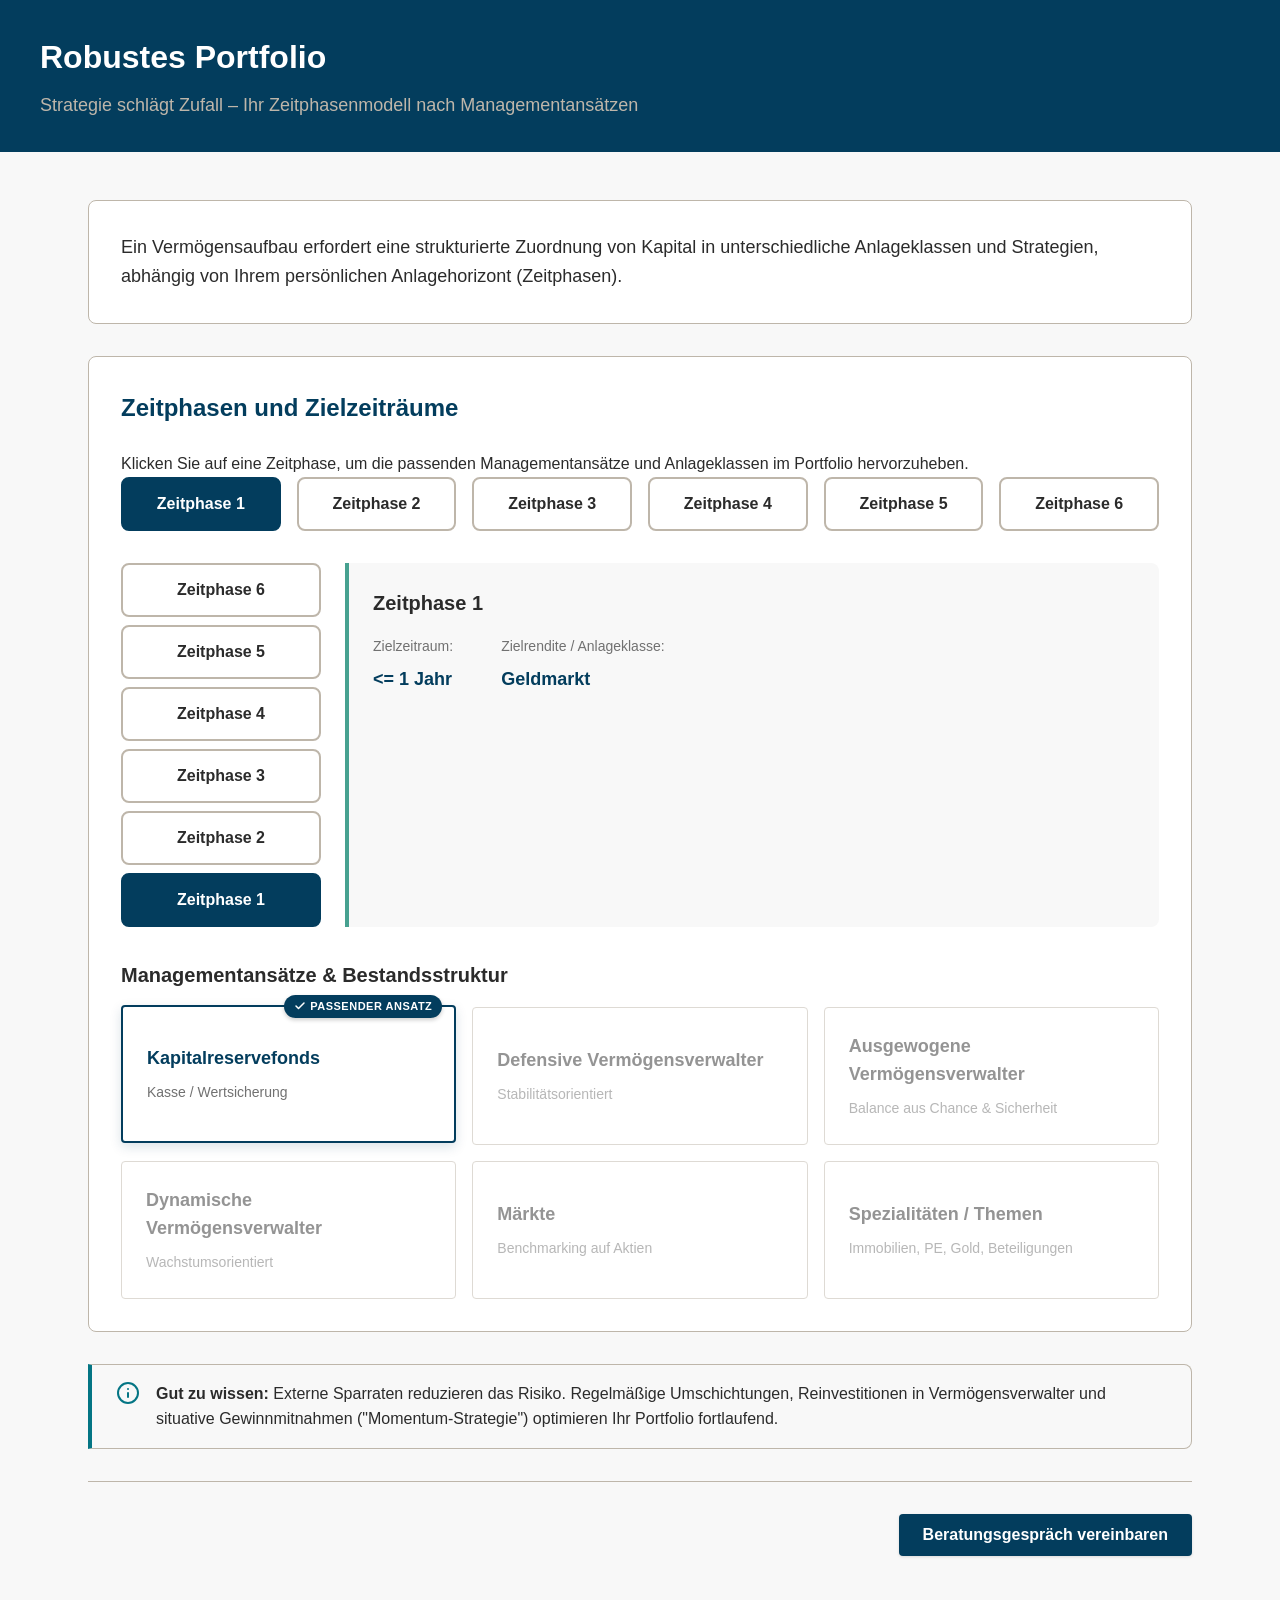
==== index.html @ ddbdcd30 "Add files via upload" ====
<!DOCTYPE html>
<html lang="de">

<head>
    <meta charset="UTF-8">
    <meta name="viewport" content="width=device-width, initial-scale=1.0">
    <title>Robustes Portfolio - Zeitphasenmodell</title>
    <!-- Fallback fonts as per MLP Design Guide (Arial, fallback to system sans-serif) -->
    <link href="https://fonts.googleapis.com/css2?family=Outfit:wght@300;400;500;600;700&display=swap" rel="stylesheet">
    <link rel="stylesheet" href="styles.css?v=3">
</head>

<body>
    <header class="mlp-header">
        <div class="header-container">
            <h1>Robustes Portfolio</h1>
            <p class="subtitle">Strategie schlägt Zufall – Ihr Zeitphasenmodell nach Managementansätzen</p>
        </div>
    </header>

    <main class="content-container">

        <section class="intro-section">
            <p class="intro-text">
                Ein Vermögensaufbau erfordert eine strukturierte Zuordnung von Kapital in unterschiedliche Anlageklassen
                und Strategien,
                abhängig von Ihrem persönlichen Anlagehorizont (Zeitphasen).
            </p>
        </section>

        <!-- The Interactive Matrix -->
        <section class="portfolio-matrix">
            <div class="matrix-header">
                <h2>Zeitphasen und Zielzeiträume</h2>
                <p>Klicken Sie auf eine Zeitphase, um die passenden Managementansätze und Anlageklassen im Portfolio
                    hervorzuheben.</p>
            </div>

            <!-- Timeline Navigation -->
            <div class="timeline-nav" id="timeline-container">
                <!-- Javascript will populate timeline buttons -->
            </div>

            <!-- Interactive Row: Vertical Timeline & Detail Card -->
            <div class="phase-interaction-area">
                <div class="timeline-vertical" id="timeline-vertical-container">
                    <!-- Javascript will populate vertical timeline buttons (stacked bottom-up) -->
                </div>

                <!-- Detailed Phase Info -->
                <div class="phase-detail-card" id="phase-detail-card">
                    <div class="phase-header">
                        <h3 id="detail-phase-name">Zeitphase auswählen</h3>
                    </div>
                    <div class="phase-content">
                        <div class="detail-group">
                            <span class="detail-label">Zielzeitraum:</span>
                            <span class="detail-value" id="detail-duration">-</span>
                        </div>
                        <div class="detail-group">
                            <span class="detail-label">Zielrendite / Anlageklasse:</span>
                            <span class="detail-value" id="detail-asset-class">-</span>
                        </div>
                    </div>
                </div>
            </div>

            <!-- Portfolio Building Blocks (Managementansätze) -->
            <div class="portfolio-blocks">
                <h3>Managementansätze & Bestandsstruktur</h3>
                <div class="blocks-grid" id="blocks-container">
                    <!-- Javascript will populate portfolio blocks -->
                </div>
            </div>

        </section>

        <section class="strategy-banner info-banner">
            <div class="banner-icon">
                <svg xmlns="http://www.w3.org/2000/svg" width="24" height="24" viewBox="0 0 24 24" fill="none"
                    stroke="currentColor" stroke-width="2" stroke-linecap="round" stroke-linejoin="round">
                    <circle cx="12" cy="12" r="10"></circle>
                    <line x1="12" y1="16" x2="12" y2="12"></line>
                    <line x1="12" y1="8" x2="12.01" y2="8"></line>
                </svg>
            </div>
            <div class="banner-content">
                <strong>Gut zu wissen:</strong> Externe Sparraten reduzieren das Risiko. Regelmäßige Umschichtungen,
                Reinvestitionen in Vermögensverwalter und situative Gewinnmitnahmen ("Momentum-Strategie") optimieren
                Ihr Portfolio fortlaufend.
            </div>
        </section>

        <footer class="action-footer">
            <button class="btn btn-primary" id="consultation-btn">Beratungsgespräch vereinbaren</button>
        </footer>
    </main>

    <!-- Modal for showing funds -->
    <div class="modal-overlay" id="funds-modal">
        <div class="modal-content">
            <div class="modal-header">
                <div class="header-left">
                    <h3 id="modal-title">Fonds</h3>
                    <select id="modal-filter" class="modal-filter" style="display:none;"></select>
                </div>
                <button class="close-modal">&times;</button>
            </div>
            <div class="modal-body">
                <ul class="funds-list" id="modal-funds-list">
                    <!-- Javascript will populate funds here -->
                </ul>
            </div>
        </div>
    </div>

    <script src="app.js?v=4"></script>
</body>

</html>
---- styles.css ----
/* 
   MLP Design Guide V3 Compliant CSS
   Primary Brand Colors:
   - MLP Blau Dark: #033D5D
   - Titanium: #BEB6AA
   - Türkis: #47A190
   - Text Dark: #2B2B2B
   - Backgrounds: #FFFFFF, #F8F8F8
   8px Grid System 
*/

:root {
    --color-mlp-blau: #033D5D;
    --color-titanium: #BEB6AA;
    --color-tuerkis: #47A190;
    --color-text-dark: #2B2B2B;
    --color-text-medium: #717171;
    --color-bg-white: #FFFFFF;
    --color-bg-gray: #F8F8F8;

    --color-info: #047584;
    --color-success: #13853E;

    --spacing-xs: 8px;
    --spacing-sm: 16px;
    --spacing-md: 24px;
    --spacing-lg: 32px;
    --spacing-xl: 48px;
    --spacing-xxl: 64px;

    --radius-sm: 4px;
    --radius-md: 8px;
    --radius-lg: 12px;
}

* {
    box-sizing: border-box;
    margin: 0;
    padding: 0;
}

body {
    /* Fallback to Arial as requested by guide, using existing Outfit for numbers if preferred, but Arial is safer */
    font-family: Arial, -apple-system, BlinkMacSystemFont, "Segoe UI", Roboto, Helvetica, sans-serif;
    color: var(--color-text-dark);
    background-color: var(--color-bg-gray);
    line-height: 1.6;
    font-size: 16px;
    /* Minimum 16px requirement */
}

h1,
h2,
h3,
h4,
h5,
h6 {
    color: var(--color-mlp-blau);
    font-weight: 700;
}

h1 {
    font-size: 32px;
    margin-bottom: var(--spacing-sm);
}

h2 {
    font-size: 24px;
    margin-bottom: var(--spacing-md);
}

h3 {
    font-size: 20px;
    color: var(--color-text-dark);
    /* Guide states H3 should be Text Dark */
    margin-bottom: var(--spacing-sm);
}

/* Layout Containers */
.mlp-header {
    background-color: var(--color-mlp-blau);
    color: var(--color-bg-white);
    padding: var(--spacing-lg) var(--spacing-md);
}

.mlp-header h1 {
    color: var(--color-bg-white);
    margin-bottom: var(--spacing-xs);
}

.mlp-header .subtitle {
    color: var(--color-titanium);
    font-size: 18px;
    margin: 0;
}

.header-container,
.content-container {
    max-width: 1200px;
    margin: 0 auto;
}

.content-container {
    padding: var(--spacing-md);
}

@media (min-width: 768px) {
    .content-container {
        padding: var(--spacing-xl);
    }
}

/* Sections */
section {
    background-color: var(--color-bg-white);
    border: 1px solid var(--color-titanium);
    border-radius: var(--radius-md);
    padding: var(--spacing-lg);
    margin-bottom: var(--spacing-lg);
}

.intro-text {
    font-size: 18px;
    color: var(--color-text-dark);
}

/* Timeline Navigation */
.timeline-nav {
    display: flex;
    flex-wrap: wrap;
    gap: var(--spacing-sm);
    margin-bottom: var(--spacing-lg);
}

.timeline-btn {
    flex: 1;
    min-width: 120px;
    background-color: var(--color-bg-white);
    border: 2px solid var(--color-titanium);
    color: var(--color-text-dark);
    padding: var(--spacing-sm);
    border-radius: var(--radius-md);
    font-size: 16px;
    font-weight: 600;
    cursor: pointer;
    text-align: center;
    transition: all 0.2s ease;
}

.timeline-btn:hover {
    background-color: var(--color-bg-gray);
    border-color: var(--color-mlp-blau);
}

.timeline-btn:focus-visible {
    outline: 2px solid var(--color-mlp-blau);
    outline-offset: 2px;
}

.timeline-btn.active {
    background-color: var(--color-mlp-blau);
    border-color: var(--color-mlp-blau);
    color: var(--color-bg-white);
}

/* Phase Interaction Area (Flex Row for Stacked Timeline & Card) */
.phase-interaction-area {
    display: flex;
    flex-direction: column;
    gap: var(--spacing-md);
    margin-bottom: var(--spacing-lg);
}

@media (min-width: 768px) {
    .phase-interaction-area {
        flex-direction: row;
        align-items: stretch;
    }
}

/* Vertical Timeline Stacked Bottom-Up */
.timeline-vertical {
    display: flex;
    flex-direction: column-reverse;
    gap: var(--spacing-xs);
    min-width: 200px;
}

.timeline-vertical .timeline-btn {
    flex: 1;
    min-height: 48px;
    display: flex;
    align-items: center;
    justify-content: center;
}

/* Details Card */
.phase-detail-card {
    flex: 1;
    background-color: var(--color-bg-gray);
    border-left: 4px solid var(--color-titanium);
    padding: var(--spacing-md);
    border-radius: 0 var(--radius-md) var(--radius-md) 0;
    transition: border-color 0.3s ease;
}

.phase-detail-card.active-state {
    border-left-color: var(--color-tuerkis);
}

.phase-content {
    display: flex;
    flex-direction: column;
    gap: var(--spacing-sm);
}

@media (min-width: 768px) {
    .phase-content {
        flex-direction: row;
        gap: var(--spacing-xl);
    }
}

.detail-group {
    display: flex;
    flex-direction: column;
}

.detail-label {
    font-size: 14px;
    color: var(--color-text-medium);
    margin-bottom: var(--spacing-xs);
}

.detail-value {
    font-weight: 700;
    font-size: 18px;
    color: var(--color-mlp-blau);
}

/* Blocks Grid */
.blocks-grid {
    display: grid;
    grid-template-columns: 1fr;
    gap: var(--spacing-sm);
}

@media (min-width: 768px) {
    .blocks-grid {
        grid-template-columns: repeat(2, 1fr);
    }
}

@media (min-width: 1024px) {
    .blocks-grid {
        grid-template-columns: repeat(3, 1fr);
    }
}

.management-block {
    position: relative;
    border: 1px solid var(--color-titanium);
    border-radius: var(--radius-sm);
    padding: var(--spacing-md);
    background-color: var(--color-bg-white);
    transition: all 0.3s ease;
    opacity: 0.5;
    display: flex;
    flex-direction: column;
    justify-content: center;
    min-height: 100px;
}

.management-block.highlighted {
    opacity: 1;
    border-color: var(--color-tuerkis);
    border-width: 2px;
    box-shadow: 0 1px 3px rgba(0, 0, 0, 0.10);
}

.management-block.exact-match {
    border-color: var(--color-mlp-blau);
    border-width: 2px;
    box-shadow: 0 4px 12px rgba(3, 61, 93, 0.15);
    transform: translateY(-2px);
}

.management-block.exact-match .block-title {
    color: var(--color-mlp-blau);
}

.exact-match-badge {
    position: absolute;
    top: -12px;
    right: 12px;
    background-color: var(--color-mlp-blau);
    color: var(--color-bg-white);
    font-size: 11px;
    font-weight: 700;
    padding: 3px 10px;
    border-radius: 12px;
    display: flex;
    align-items: center;
    gap: 4px;
    box-shadow: 0 2px 4px rgba(0, 0, 0, 0.2);
    text-transform: uppercase;
    letter-spacing: 0.5px;
    z-index: 2;
}

.block-title {
    font-weight: 700;
    font-size: 18px;
    color: var(--color-text-dark);
    margin-bottom: var(--spacing-xs);
}

.block-subtitle {
    font-size: 14px;
    color: var(--color-text-medium);
}

/* Banners & Alerts */
.info-banner {
    display: flex;
    background-color: var(--color-bg-gray);
    border-left: 4px solid var(--color-info);
    padding: var(--spacing-sm) var(--spacing-md);
    border-radius: 0 var(--radius-md) var(--radius-md) 0;
    margin-bottom: var(--spacing-lg);
    align-items: flex-start;
}

.banner-icon {
    color: var(--color-info);
    margin-right: var(--spacing-sm);
    flex-shrink: 0;
}

/* Buttons */
.btn {
    display: inline-block;
    padding: 12px 24px;
    font-size: 16px;
    font-weight: 600;
    text-align: center;
    border-radius: var(--radius-sm);
    cursor: pointer;
    transition: background-color 0.2s ease, transform 0.1s ease;
    border: none;
    text-decoration: none;
}

.btn:focus-visible {
    outline: 2px solid var(--color-mlp-blau);
    outline-offset: 2px;
}

.btn-primary {
    background-color: var(--color-mlp-blau);
    color: var(--color-bg-white);
    box-shadow: 0 1px 3px rgba(0, 0, 0, 0.12);
}

.btn-primary:hover {
    background-color: #022b42;
    /* ~15% darker */
    box-shadow: 0 2px 4px rgba(0, 0, 0, 0.24);
}

.btn-primary:active {
    background-color: #011a28;
    /* ~20% darker */
    transform: translateY(1px);
    box-shadow: 0 1px 2px rgba(0, 0, 0, 0.12);
}

.action-footer {
    display: flex;
    justify-content: center;
    border-top: 1px solid var(--color-titanium);
    padding-top: var(--spacing-lg);
    margin-top: var(--spacing-lg);
}

@media (min-width: 768px) {
    .action-footer {
        justify-content: flex-end;
    }
}

/* Modal Styles */
.modal-overlay {
    position: fixed;
    top: 0;
    left: 0;
    width: 100%;
    height: 100%;
    background-color: rgba(43, 43, 43, 0.6);
    /* Text Dark with opacity */
    display: flex;
    justify-content: center;
    align-items: center;
    z-index: 1000;
    opacity: 0;
    pointer-events: none;
    transition: opacity 0.3s ease;
}

.modal-overlay.open {
    opacity: 1;
    pointer-events: auto;
}

.modal-content {
    background-color: var(--color-bg-white);
    border-radius: var(--radius-md);
    width: 90%;
    max-width: 600px;
    max-height: 80vh;
    display: flex;
    flex-direction: column;
    box-shadow: 0 4px 6px rgba(0, 0, 0, 0.1);
    transform: translateY(20px);
    transition: transform 0.3s ease;
}

.modal-overlay.open .modal-content {
    transform: translateY(0);
}

.modal-header {
    display: flex;
    justify-content: space-between;
    align-items: center;
    padding: var(--spacing-md) var(--spacing-md);
    border-bottom: 1px solid var(--color-titanium);
    background-color: var(--color-mlp-blau);
    border-radius: var(--radius-md) var(--radius-md) 0 0;
}

.modal-header h3 {
    margin: 0;
    color: var(--color-bg-white);
    margin-bottom: var(--spacing-xs);
}

.header-left {
    display: flex;
    flex-direction: column;
}

.modal-filter {
    padding: 6px 12px;
    border-radius: var(--radius-sm);
    border: 1px solid var(--color-titanium);
    background-color: var(--color-bg-white);
    color: var(--color-text-dark);
    font-size: 14px;
    font-weight: 500;
    outline: none;
    cursor: pointer;
    min-width: 250px;
}

.close-modal {
    background: none;
    border: none;
    color: var(--color-titanium);
    font-size: 28px;
    cursor: pointer;
    line-height: 1;
    padding: 0 var(--spacing-xs);
    transition: color 0.2s ease;
    align-self: flex-start;
}

.close-modal:hover {
    color: var(--color-bg-white);
}

.modal-body {
    padding: var(--spacing-md);
    overflow-y: auto;
}

.funds-list {
    list-style: none;
    margin: 0;
    padding: 0;
}

.fund-list-item {
    display: flex;
    flex-direction: column;
    padding: var(--spacing-sm) 0;
    border-bottom: 1px solid var(--color-titanium);
}

.fund-list-item:last-child {
    border-bottom: none;
}

.fund-header {
    display: flex;
    justify-content: space-between;
    align-items: center;
    margin-bottom: 4px;
}

.fund-name {
    font-weight: 600;
    color: var(--color-text-dark);
}

.fund-badge {
    background-color: var(--color-bg-gray);
    color: var(--color-text-medium);
    font-size: 12px;
    padding: 2px 8px;
    border-radius: 12px;
    border: 1px solid var(--color-titanium);
}

.fund-info {
    font-size: 14px;
    color: var(--color-text-medium);
}

/* Enhancing cursor on management blocks to indicate clickability */
.management-block {
    cursor: pointer;
}

.management-block:hover {
    background-color: var(--color-bg-gray);
    border-color: var(--color-tuerkis);
}
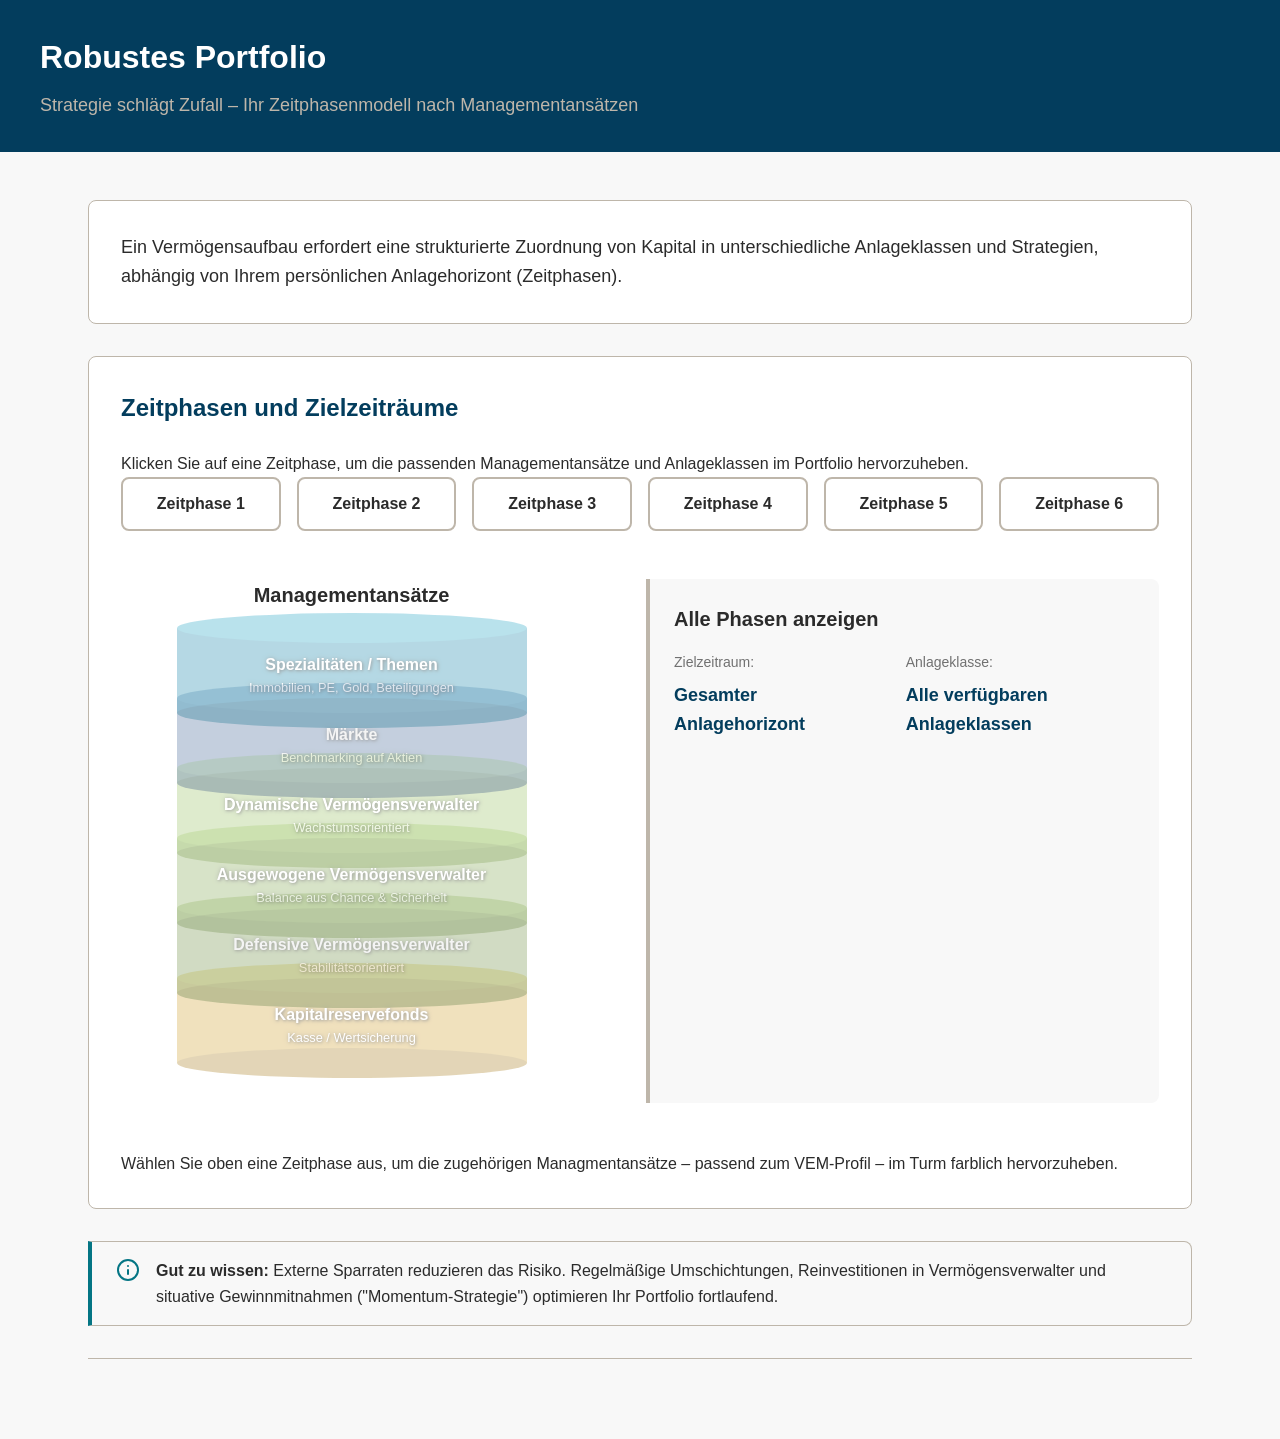
==== commit 2e278352: "Add files via upload" ====
--- a/index.html
+++ b/index.html
@@ -4,10 +4,9 @@
 <head>
     <meta charset="UTF-8">
     <meta name="viewport" content="width=device-width, initial-scale=1.0">
-    <title>Robustes Portfolio - Zeitphasenmodell</title>
-    <!-- Fallback fonts as per MLP Design Guide (Arial, fallback to system sans-serif) -->
-    <link href="https://fonts.googleapis.com/css2?family=Outfit:wght@300;400;500;600;700&display=swap" rel="stylesheet">
-    <link rel="stylesheet" href="styles.css?v=3">
+    <title>Portfolio Zeitphasen V2</title>
+    <link href="https://fonts.googleapis.com/css2?family=Roboto:wght@300;400;500;700&display=swap" rel="stylesheet">
+    <link rel="stylesheet" href="styles.css">
 </head>
 
 <body>
@@ -41,36 +40,39 @@
                 <!-- Javascript will populate timeline buttons -->
             </div>
 
-            <!-- Interactive Row: Vertical Timeline & Detail Card -->
-            <div class="phase-interaction-area">
-                <div class="timeline-vertical" id="timeline-vertical-container">
-                    <!-- Javascript will populate vertical timeline buttons (stacked bottom-up) -->
+            <!-- Interactive Row: Tower & Detail Card -->
+            <div class="phase-interaction-area flex-columns">
+
+                <div class="tower-wrapper">
+                    <h3>Managementansätze</h3>
+                    <!-- V2: The management approaches tower -->
+                    <div class="management-tower" id="tower-container">
+                        <!-- Layer DOM elements will be injected via JS -->
+                    </div>
                 </div>
 
                 <!-- Detailed Phase Info -->
                 <div class="phase-detail-card" id="phase-detail-card">
                     <div class="phase-header">
-                        <h3 id="detail-phase-name">Zeitphase auswählen</h3>
+                        <h3 id="detail-phase-name">Alle Phasen anzeigen</h3>
                     </div>
                     <div class="phase-content">
                         <div class="detail-group">
                             <span class="detail-label">Zielzeitraum:</span>
-                            <span class="detail-value" id="detail-duration">-</span>
+                            <span class="detail-value" id="detail-duration">Gesamter Anlagehorizont</span>
                         </div>
                         <div class="detail-group">
-                            <span class="detail-label">Zielrendite / Anlageklasse:</span>
-                            <span class="detail-value" id="detail-asset-class">-</span>
+                            <span class="detail-label">Anlageklasse:</span>
+                            <span class="detail-value" id="detail-asset-class">Alle verfügbaren Anlageklassen</span>
                         </div>
                     </div>
                 </div>
             </div>
 
-            <!-- Portfolio Building Blocks (Managementansätze) -->
+            <!-- Optional additional info below the tower -->
             <div class="portfolio-blocks">
-                <h3>Managementansätze & Bestandsstruktur</h3>
-                <div class="blocks-grid" id="blocks-container">
-                    <!-- Javascript will populate portfolio blocks -->
-                </div>
+                <p class="hinweis-text">Wählen Sie oben eine Zeitphase aus, um die zugehörigen Managmentansätze –
+                    passend zum VEM-Profil – im Turm farblich hervorzuheben.</p>
             </div>
 
         </section>
@@ -92,7 +94,6 @@
         </section>
 
         <footer class="action-footer">
-            <button class="btn btn-primary" id="consultation-btn">Beratungsgespräch vereinbaren</button>
         </footer>
     </main>
 
@@ -114,7 +115,7 @@
         </div>
     </div>
 
-    <script src="app.js?v=4"></script>
+    <script src="app.js"></script>
 </body>
 
 </html>
--- a/styles.css
+++ b/styles.css
@@ -20,6 +20,7 @@
 
     --color-info: #047584;
     --color-success: #13853E;
+    --mlp-red: #E60000;
 
     --spacing-xs: 8px;
     --spacing-sm: 16px;
@@ -163,12 +164,24 @@
     color: var(--color-bg-white);
 }
 
-/* Phase Interaction Area (Flex Row for Stacked Timeline & Card) */
+/* =========================================================================
+   INTERACTION AREA (Flex Columns)
+   ========================================================================= */
+
 .phase-interaction-area {
     display: flex;
-    flex-direction: column;
-    gap: var(--spacing-md);
-    margin-bottom: var(--spacing-lg);
+    align-items: center;
+    /* Center vertically relative to each other */
+    justify-content: center;
+    gap: 4rem;
+    margin: 3rem 0;
+    flex-wrap: wrap;
+    /* responsive */
+}
+
+.flex-columns>div {
+    flex: 1;
+    min-width: 300px;
 }
 
 @media (min-width: 768px) {
@@ -238,86 +251,232 @@
     color: var(--color-mlp-blau);
 }
 
-/* Blocks Grid */
-.blocks-grid {
-    display: grid;
-    grid-template-columns: 1fr;
-    gap: var(--spacing-sm);
-}
-
-@media (min-width: 768px) {
-    .blocks-grid {
-        grid-template-columns: repeat(2, 1fr);
-    }
-}
-
-@media (min-width: 1024px) {
-    .blocks-grid {
-        grid-template-columns: repeat(3, 1fr);
-    }
-}
-
-.management-block {
+/* =========================================================================
+   V2: MANAGEMENT TOWER (3D CYLINDER STACK)
+   ========================================================================= */
+
+.tower-wrapper {
+    display: flex;
+    flex-direction: column;
+    align-items: center;
+    justify-content: flex-end;
+    /* Align to bottom */
+    width: 60%;
+    margin: 0 auto;
+}
+
+.tower-wrapper h3 {
+    margin-bottom: 2rem;
+    color: var(--mlp-darkblue);
+}
+
+.management-tower {
+    display: flex;
+    flex-direction: column;
+    align-items: center;
+    justify-content: flex-end;
+    width: 100%;
+    max-width: 350px;
+    margin: 0 auto;
     position: relative;
-    border: 1px solid var(--color-titanium);
-    border-radius: var(--radius-sm);
-    padding: var(--spacing-md);
-    background-color: var(--color-bg-white);
+    padding-bottom: 40px;
+    /* Space for the bottom curve */
+}
+
+/* Base style for a single cylindrical layer */
+.tower-layer {
+    width: 100%;
+    height: 85px;
+    /* Height of the cylinder body */
+    position: relative;
+    display: flex;
+    align-items: center;
+    justify-content: center;
+    text-align: center;
+    color: white;
+    font-weight: 500;
+    cursor: pointer;
     transition: all 0.3s ease;
-    opacity: 0.5;
-    display: flex;
-    flex-direction: column;
-    justify-content: center;
-    min-height: 100px;
-}
-
-.management-block.highlighted {
+    margin-top: -15px;
+    /* Overlap layers to hide the back edge of the bottom ellipse */
+
+    /* Default desaturated/opacity state for non-highlighted */
+    opacity: 0.4;
+    filter: saturate(0.5);
+}
+
+/* Layer Structure:
+   - The div itself acts as the "front body" of the cylinder.
+   - ::before acts as the top ellipse (lid).
+   - ::after acts as the bottom ellipse (base), mainly visible for the bottom-most layer.
+*/
+
+.tower-layer::before,
+.tower-layer::after {
+    content: '';
+    position: absolute;
+    left: 0;
+    width: 100%;
+    height: 30px;
+    /* Determines the perspective of the cylinder */
+    border-radius: 50%;
+    z-index: -1;
+}
+
+.tower-layer::before {
+    top: -15px;
+    /* Half height to sit perfectly on top */
+    background: inherit;
+    filter: brightness(1.15);
+    /* Top lid is slightly lighter */
+    z-index: 1;
+    /* Lid sits above the body text and above the next element's body */
+}
+
+.tower-layer::after {
+    bottom: -15px;
+    background: inherit;
+    filter: brightness(0.85);
+    /* Bottom edge is slightly darker */
+    z-index: -2;
+}
+
+.layer-content {
+    position: relative;
+    z-index: 2;
+    /* Keep text above the ::before lid */
+    padding: 15px 10px 5px 10px;
+    /* Push text down to avoid overlap from above layer */
+}
+
+.tower-layer .block-title {
+    font-size: 1rem;
+    font-weight: 700;
+    text-shadow: 1px 1px 3px rgba(0, 0, 0, 0.7), 0 0 5px rgba(0, 0, 0, 0.5);
+}
+
+.tower-layer .block-subtitle {
+    font-size: 0.8rem;
+    font-weight: 500;
     opacity: 1;
-    border-color: var(--color-tuerkis);
-    border-width: 2px;
-    box-shadow: 0 1px 3px rgba(0, 0, 0, 0.10);
-}
-
-.management-block.exact-match {
-    border-color: var(--color-mlp-blau);
-    border-width: 2px;
-    box-shadow: 0 4px 12px rgba(3, 61, 93, 0.15);
-    transform: translateY(-2px);
-}
-
-.management-block.exact-match .block-title {
-    color: var(--color-mlp-blau);
+    text-shadow: 1px 1px 3px rgba(0, 0, 0, 0.7), 0 0 5px rgba(0, 0, 0, 0.5);
+}
+
+/* Hover effects */
+.tower-layer:hover {
+    transform: translateX(5px);
+    opacity: 0.8;
+}
+
+/* Highlighted state (in the phase) */
+.tower-layer.highlighted {
+    opacity: 1;
+    filter: saturate(1);
+}
+
+/* Exact Match Highlight */
+.tower-layer.exact-match {
+    transform: scale(1.05) translateX(10px);
+    z-index: 100 !important;
+    box-shadow: -10px 10px 20px rgba(0, 0, 0, 0.2);
 }
 
 .exact-match-badge {
     position: absolute;
-    top: -12px;
-    right: 12px;
-    background-color: var(--color-mlp-blau);
-    color: var(--color-bg-white);
-    font-size: 11px;
-    font-weight: 700;
-    padding: 3px 10px;
-    border-radius: 12px;
-    display: flex;
-    align-items: center;
-    gap: 4px;
-    box-shadow: 0 2px 4px rgba(0, 0, 0, 0.2);
-    text-transform: uppercase;
-    letter-spacing: 0.5px;
-    z-index: 2;
-}
-
-.block-title {
-    font-weight: 700;
-    font-size: 18px;
-    color: var(--color-text-dark);
-    margin-bottom: var(--spacing-xs);
-}
-
-.block-subtitle {
-    font-size: 14px;
-    color: var(--color-text-medium);
+    right: -140px;
+    top: 50%;
+    transform: translateY(-50%);
+    background: var(--badge-color, var(--color-mlp-blau));
+    color: white;
+    padding: 5px 12px;
+    border-radius: 20px;
+    font-size: 0.8rem;
+    font-weight: bold;
+    display: flex;
+    align-items: center;
+    gap: 6px;
+    box-shadow: 0 4px 10px rgba(0, 0, 0, 0.2);
+    z-index: 10;
+}
+
+.exact-match-badge svg {
+    width: 14px;
+    height: 14px;
+}
+
+/* Pointer arrow from badge */
+.exact-match-badge::before {
+    content: '';
+    position: absolute;
+    left: -6px;
+    top: 50%;
+    transform: translateY(-50%);
+    border-top: 6px solid transparent;
+    border-bottom: 6px solid transparent;
+    border-right: 6px solid var(--badge-color, var(--color-mlp-blau));
+}
+
+/* =========================================================================
+   COLOR ASSIGNMENTS (Based on PDF Reference)
+   ========================================================================= */
+
+/* Kapitalreserve: Yellow/Orange */
+.tower-layer[data-block-id="block-kasse"] {
+    background: #FFB300;
+    /* Warm Yellow */
+}
+
+/* Defensive / Ausgewogen / Dynamisch: Greens */
+.tower-layer[data-block-id="block-defensiv"],
+.tower-layer[data-block-id="block-ausgewogen"],
+.tower-layer[data-block-id="block-dynamisch"] {
+    background: #8CC63F;
+    /* Light Green */
+}
+
+/* Weites / Enges Benchmarking: Blues */
+.tower-layer[data-block-id="block-maerkte"] {
+    background: #5D9CEC;
+    /* Soft Blue */
+}
+
+/* Spezialitäten: Cyan */
+.tower-layer[data-block-id="block-spezial"] {
+    background: #00B1EB;
+    /* Cyan/Light Blue */
+}
+
+/* For continuous gradient-like effect, we tweak the borders or brightness slightly */
+.tower-layer[data-block-id="block-defensiv"] {
+    filter: saturate(0.5) brightness(0.9);
+}
+
+.tower-layer[data-block-id="block-ausgewogen"] {
+    filter: saturate(0.5) brightness(1.0);
+}
+
+.tower-layer[data-block-id="block-dynamisch"] {
+    filter: saturate(0.5) brightness(1.1);
+}
+
+.tower-layer.highlighted[data-block-id="block-defensiv"] {
+    filter: saturate(1) brightness(0.9);
+}
+
+.tower-layer.highlighted[data-block-id="block-ausgewogen"] {
+    filter: saturate(1) brightness(1.0);
+}
+
+.tower-layer.highlighted[data-block-id="block-dynamisch"] {
+    filter: saturate(1) brightness(1.1);
+}
+
+.tower-layer[data-block-id="block-maerkte"] {
+    filter: saturate(0.5) brightness(0.9);
+}
+
+.tower-layer.highlighted[data-block-id="block-maerkte"] {
+    filter: saturate(1) brightness(0.9);
 }
 
 /* Banners & Alerts */
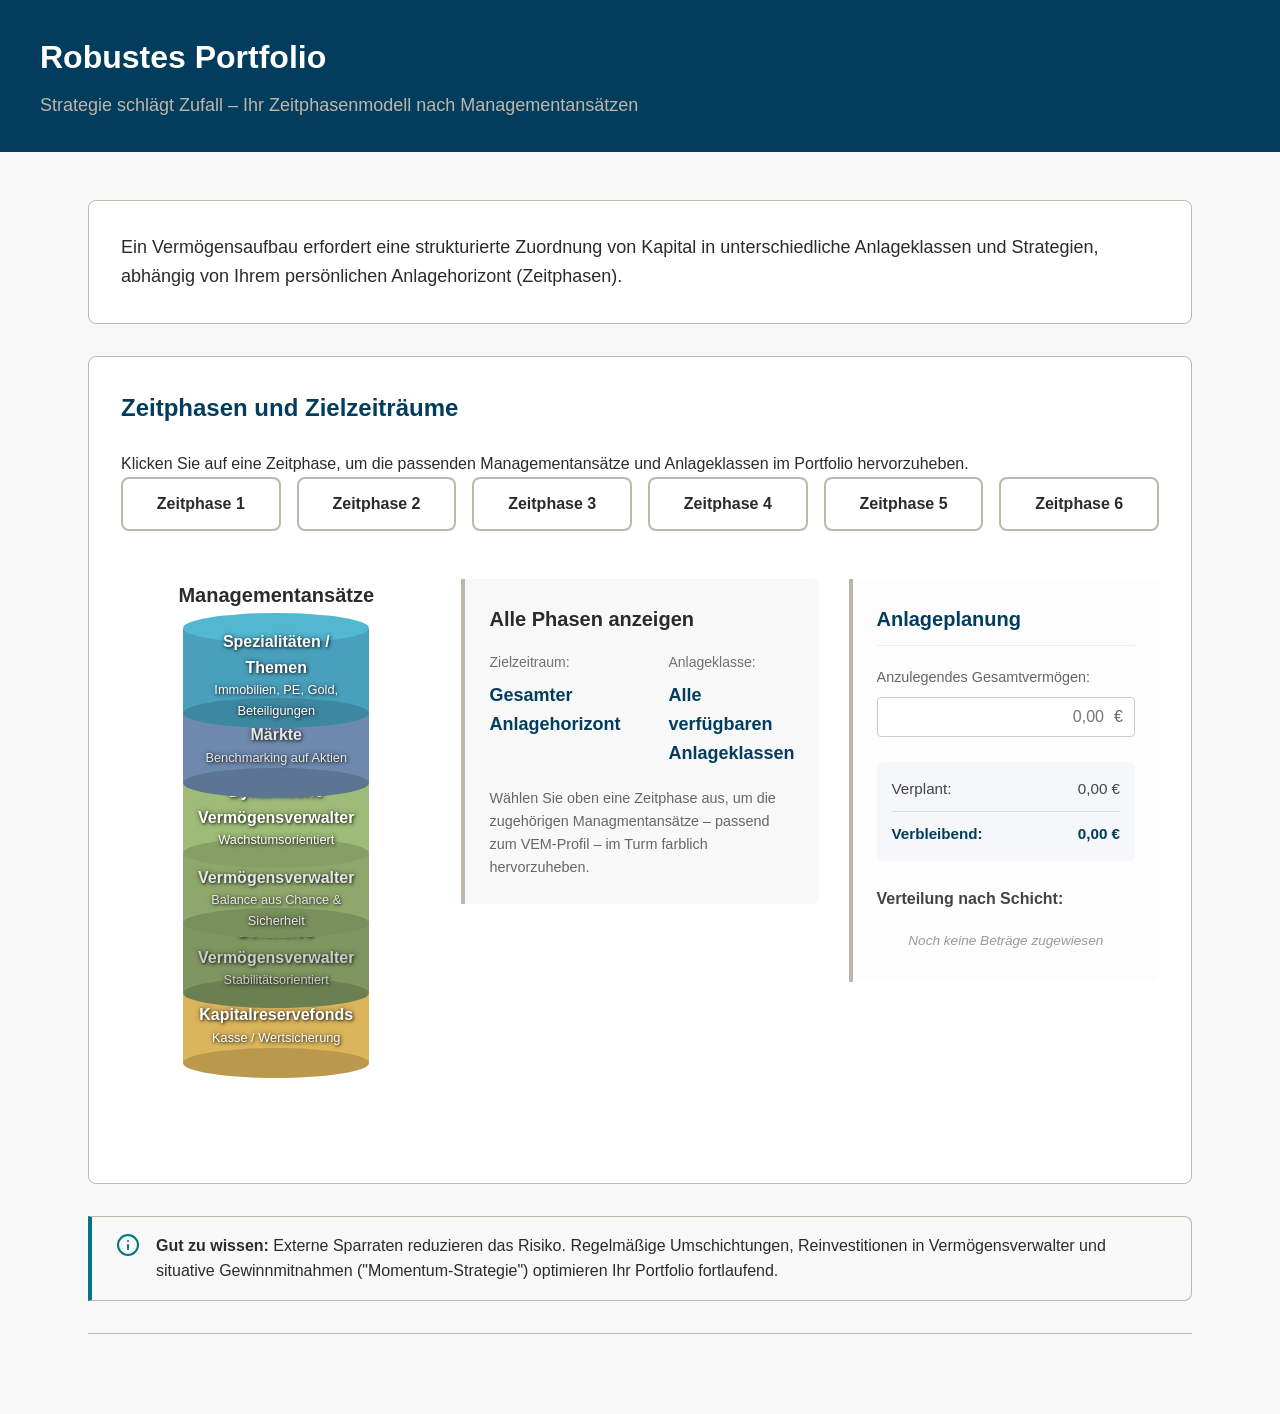
==== commit 50f3a578: "Rename index_v.html to index.html" ====
--- a/index.html
+++ b/index.html
@@ -6,7 +6,7 @@
     <meta name="viewport" content="width=device-width, initial-scale=1.0">
     <title>Portfolio Zeitphasen V2</title>
     <link href="https://fonts.googleapis.com/css2?family=Roboto:wght@300;400;500;700&display=swap" rel="stylesheet">
-    <link rel="stylesheet" href="styles.css">
+    <link rel="stylesheet" href="styles_v3.css?v=3.1">
 </head>
 
 <body>
@@ -40,12 +40,12 @@
                 <!-- Javascript will populate timeline buttons -->
             </div>
 
-            <!-- Interactive Row: Tower & Detail Card -->
-            <div class="phase-interaction-area flex-columns">
+            <!-- Interactive Row: Tower & Detail Card & Finance Panel -->
+            <div class="phase-interaction-area">
 
                 <div class="tower-wrapper">
                     <h3>Managementansätze</h3>
-                    <!-- V2: The management approaches tower -->
+                    <!-- V3: The management approaches tower -->
                     <div class="management-tower" id="tower-container">
                         <!-- Layer DOM elements will be injected via JS -->
                     </div>
@@ -66,13 +66,44 @@
                             <span class="detail-value" id="detail-asset-class">Alle verfügbaren Anlageklassen</span>
                         </div>
                     </div>
+
+                    <p class="hinweis-text" style="font-size: 0.9rem; color: #666; margin-top: 20px;">
+                        Wählen Sie oben eine Zeitphase aus, um die zugehörigen Managmentansätze –
+                        passend zum VEM-Profil – im Turm farblich hervorzuheben.
+                    </p>
                 </div>
-            </div>
 
-            <!-- Optional additional info below the tower -->
-            <div class="portfolio-blocks">
-                <p class="hinweis-text">Wählen Sie oben eine Zeitphase aus, um die zugehörigen Managmentansätze –
-                    passend zum VEM-Profil – im Turm farblich hervorzuheben.</p>
+                <!-- Right: Financial Overview (New in V3) -->
+                <div class="finance-overview-card phase-detail-card">
+                    <h2>Anlageplanung</h2>
+
+                    <div class="finance-input-group">
+                        <label for="total-investment-input">Anzulegendes Gesamtvermögen:</label>
+                        <div class="currency-input-wrapper">
+                            <input type="text" id="total-investment-input" placeholder="0,00" inputmode="decimal">
+                            <span class="currency-symbol">€</span>
+                        </div>
+                    </div>
+
+                    <div class="finance-summary">
+                        <div class="finance-row">
+                            <span>Verplant:</span>
+                            <span id="total-distributed-display" class="finance-value">0,00 €</span>
+                        </div>
+                        <div class="finance-row highlight-remaining">
+                            <span>Verbleibend:</span>
+                            <span id="total-remaining-display" class="finance-value">0,00 €</span>
+                        </div>
+                    </div>
+
+                    <div class="finance-breakdown">
+                        <h3>Verteilung nach Schicht:</h3>
+                        <ul id="layer-breakdown-list">
+                            <!-- Filled dynamically by JS -->
+                            <li class="empty-breakdown">Noch keine Beträge zugewiesen</li>
+                        </ul>
+                    </div>
+                </div>
             </div>
 
         </section>
@@ -115,7 +146,7 @@
         </div>
     </div>
 
-    <script src="app.js"></script>
+    <script src="app_v3.js"></script>
 </body>
 
-</html>+</html>
--- a/styles_v3.css
+++ b/styles_v3.css
@@ -0,0 +1,886 @@
+/* 
+   MLP Design Guide V3 Compliant CSS
+   Primary Brand Colors:
+   - MLP Blau Dark: #033D5D
+   - Titanium: #BEB6AA
+   - Türkis: #47A190
+   - Text Dark: #2B2B2B
+   - Backgrounds: #FFFFFF, #F8F8F8
+   8px Grid System 
+*/
+
+:root {
+    --color-mlp-blau: #033D5D;
+    --color-titanium: #BEB6AA;
+    --color-tuerkis: #47A190;
+    --color-text-dark: #2B2B2B;
+    --color-text-medium: #717171;
+    --color-bg-white: #FFFFFF;
+    --color-bg-gray: #F8F8F8;
+
+    --color-info: #047584;
+    --color-success: #13853E;
+    --mlp-red: #E60000;
+
+    --spacing-xs: 8px;
+    --spacing-sm: 16px;
+    --spacing-md: 24px;
+    --spacing-lg: 32px;
+    --spacing-xl: 48px;
+    --spacing-xxl: 64px;
+
+    --radius-sm: 4px;
+    --radius-md: 8px;
+    --radius-lg: 12px;
+}
+
+* {
+    box-sizing: border-box;
+    margin: 0;
+    padding: 0;
+}
+
+body {
+    /* Fallback to Arial as requested by guide, using existing Outfit for numbers if preferred, but Arial is safer */
+    font-family: Arial, -apple-system, BlinkMacSystemFont, "Segoe UI", Roboto, Helvetica, sans-serif;
+    color: var(--color-text-dark);
+    background-color: var(--color-bg-gray);
+    line-height: 1.6;
+    font-size: 16px;
+    /* Minimum 16px requirement */
+}
+
+h1,
+h2,
+h3,
+h4,
+h5,
+h6 {
+    color: var(--color-mlp-blau);
+    font-weight: 700;
+}
+
+h1 {
+    font-size: 32px;
+    margin-bottom: var(--spacing-sm);
+}
+
+h2 {
+    font-size: 24px;
+    margin-bottom: var(--spacing-md);
+}
+
+h3 {
+    font-size: 20px;
+    color: var(--color-text-dark);
+    /* Guide states H3 should be Text Dark */
+    margin-bottom: var(--spacing-sm);
+}
+
+/* Layout Containers */
+.mlp-header {
+    background-color: var(--color-mlp-blau);
+    color: var(--color-bg-white);
+    padding: var(--spacing-lg) var(--spacing-md);
+}
+
+.mlp-header h1 {
+    color: var(--color-bg-white);
+    margin-bottom: var(--spacing-xs);
+}
+
+.mlp-header .subtitle {
+    color: var(--color-titanium);
+    font-size: 18px;
+    margin: 0;
+}
+
+.header-container,
+.content-container {
+    max-width: 1200px;
+    margin: 0 auto;
+}
+
+.content-container {
+    padding: var(--spacing-md);
+}
+
+@media (min-width: 768px) {
+    .content-container {
+        padding: var(--spacing-xl);
+    }
+}
+
+/* Sections */
+section {
+    background-color: var(--color-bg-white);
+    border: 1px solid var(--color-titanium);
+    border-radius: var(--radius-md);
+    padding: var(--spacing-lg);
+    margin-bottom: var(--spacing-lg);
+}
+
+.intro-text {
+    font-size: 18px;
+    color: var(--color-text-dark);
+}
+
+/* Timeline Navigation */
+.timeline-nav {
+    display: flex;
+    flex-wrap: wrap;
+    gap: var(--spacing-sm);
+    margin-bottom: var(--spacing-lg);
+}
+
+.timeline-btn {
+    flex: 1;
+    min-width: 120px;
+    background-color: var(--color-bg-white);
+    border: 2px solid var(--color-titanium);
+    color: var(--color-text-dark);
+    padding: var(--spacing-sm);
+    border-radius: var(--radius-md);
+    font-size: 16px;
+    font-weight: 600;
+    cursor: pointer;
+    text-align: center;
+    transition: all 0.2s ease;
+}
+
+.timeline-btn:hover {
+    background-color: var(--color-bg-gray);
+    border-color: var(--color-mlp-blau);
+}
+
+.timeline-btn:focus-visible {
+    outline: 2px solid var(--color-mlp-blau);
+    outline-offset: 2px;
+}
+
+.timeline-btn.active {
+    background-color: var(--color-mlp-blau);
+    border-color: var(--color-mlp-blau);
+    color: var(--color-bg-white);
+}
+
+/* =========================================================================
+   INTERACTION AREA (Flex Columns)
+   ========================================================================= */
+
+.phase-interaction-area {
+    display: grid;
+    grid-template-columns: 1fr 1fr 1fr;
+    gap: 30px;
+    align-items: start;
+    margin: 3rem 0;
+}
+
+@media (max-width: 1024px) {
+    .phase-interaction-area {
+        grid-template-columns: 1fr;
+    }
+}
+
+/* Vertical Timeline Stacked Bottom-Up */
+.timeline-vertical {
+    display: flex;
+    flex-direction: column-reverse;
+    gap: var(--spacing-xs);
+    min-width: 200px;
+}
+
+.timeline-vertical .timeline-btn {
+    flex: 1;
+    min-height: 48px;
+    display: flex;
+    align-items: center;
+    justify-content: center;
+}
+
+/* Details Card */
+.phase-detail-card {
+    flex: 1;
+    background-color: var(--color-bg-gray);
+    border-left: 4px solid var(--color-titanium);
+    padding: var(--spacing-md);
+    border-radius: 0 var(--radius-md) var(--radius-md) 0;
+    transition: border-color 0.3s ease;
+}
+
+.phase-detail-card.active-state {
+    border-left-color: var(--color-tuerkis);
+}
+
+.phase-content {
+    display: flex;
+    flex-direction: column;
+    gap: var(--spacing-sm);
+}
+
+@media (min-width: 768px) {
+    .phase-content {
+        flex-direction: row;
+        gap: var(--spacing-xl);
+    }
+}
+
+.detail-group {
+    display: flex;
+    flex-direction: column;
+}
+
+.detail-label {
+    font-size: 14px;
+    color: var(--color-text-medium);
+    margin-bottom: var(--spacing-xs);
+}
+
+.detail-value {
+    font-weight: 700;
+    font-size: 18px;
+    color: var(--color-mlp-blau);
+}
+
+/* =========================================================================
+   V2: MANAGEMENT TOWER (3D CYLINDER STACK)
+   ========================================================================= */
+
+.tower-wrapper {
+    display: flex;
+    flex-direction: column;
+    align-items: center;
+    justify-content: flex-end;
+    /* Align to bottom */
+    width: 60%;
+    margin: 0 auto;
+}
+
+.tower-wrapper h3 {
+    margin-bottom: 2rem;
+    color: var(--mlp-darkblue);
+}
+
+.management-tower {
+    display: flex;
+    flex-direction: column;
+    align-items: center;
+    justify-content: flex-end;
+    width: 100%;
+    max-width: 350px;
+    margin: 0 auto;
+    position: relative;
+    padding-bottom: 40px;
+    /* Space for the bottom curve */
+}
+
+/* Base style for a single cylindrical layer */
+.tower-layer {
+    width: 100%;
+    height: 85px;
+    /* Height of the cylinder body */
+    position: relative;
+    display: flex;
+    align-items: center;
+    justify-content: center;
+    text-align: center;
+    color: white;
+    font-weight: 500;
+    cursor: pointer;
+    transition: all 0.3s ease;
+    margin-top: -15px;
+    /* Overlap layers to hide the back edge of the bottom ellipse */
+
+    /* Default desaturated state for non-highlighted */
+    filter: saturate(0.5);
+}
+
+/* Layer Structure:
+   - The div itself acts as the "front body" of the cylinder.
+   - ::before acts as the top ellipse (lid).
+   - ::after acts as the bottom ellipse (base), mainly visible for the bottom-most layer.
+*/
+
+.tower-layer::before,
+.tower-layer::after {
+    content: '';
+    position: absolute;
+    left: 0;
+    width: 100%;
+    height: 30px;
+    /* Determines the perspective of the cylinder */
+    border-radius: 50%;
+    z-index: -1;
+}
+
+.tower-layer::before {
+    top: -15px;
+    /* Half height to sit perfectly on top */
+    background: inherit;
+    filter: brightness(1.15);
+    /* Top lid is slightly lighter */
+    z-index: 1;
+    /* Lid sits above the body text and above the next element's body */
+}
+
+.tower-layer::after {
+    bottom: -15px;
+    background: inherit;
+    filter: brightness(0.85);
+    /* Bottom edge is slightly darker */
+    z-index: -2;
+}
+
+.layer-content {
+    position: relative;
+    z-index: 2;
+    /* Keep text above the ::before lid */
+    padding: 15px 10px 5px 10px;
+    /* Push text down to avoid overlap from above layer */
+    opacity: 1 !important;
+    /* Always fully visible text */
+}
+
+.tower-layer .block-title {
+    font-size: 1rem;
+    font-weight: 700;
+    text-shadow: 1px 1px 3px rgba(0, 0, 0, 0.7), 0 0 5px rgba(0, 0, 0, 0.5);
+}
+
+.tower-layer .block-subtitle {
+    font-size: 0.8rem;
+    font-weight: 500;
+    opacity: 1;
+    text-shadow: 1px 1px 3px rgba(0, 0, 0, 0.7), 0 0 5px rgba(0, 0, 0, 0.5);
+}
+
+/* Hover effects */
+.tower-layer:hover {
+    transform: translateX(5px);
+    filter: saturate(0.8) brightness(1.1);
+}
+
+/* Highlighted state (in the phase) */
+.tower-layer.highlighted {
+    filter: saturate(1) brightness(1);
+}
+
+/* Exact Match Highlight */
+.tower-layer.exact-match {
+    transform: scale(1.05) translateX(10px);
+    z-index: 100 !important;
+    box-shadow: -10px 10px 20px rgba(0, 0, 0, 0.2);
+}
+
+.exact-match-badge {
+    position: absolute;
+    right: -140px;
+    top: 50%;
+    transform: translateY(-50%);
+    background: var(--badge-color, var(--color-mlp-blau));
+    color: white;
+    padding: 5px 12px;
+    border-radius: 20px;
+    font-size: 0.8rem;
+    font-weight: bold;
+    display: flex;
+    align-items: center;
+    gap: 6px;
+    box-shadow: 0 4px 10px rgba(0, 0, 0, 0.2);
+    z-index: 10;
+}
+
+.exact-match-badge svg {
+    width: 14px;
+    height: 14px;
+}
+
+/* Pointer arrow from badge */
+.exact-match-badge::before {
+    content: '';
+    position: absolute;
+    left: -6px;
+    top: 50%;
+    transform: translateY(-50%);
+    border-top: 6px solid transparent;
+    border-bottom: 6px solid transparent;
+    border-right: 6px solid var(--badge-color, var(--color-mlp-blau));
+}
+
+/* Layer Assigned Amount (Left Side) */
+.layer-assigned-amount {
+    position: absolute;
+    left: -140px;
+    top: 50%;
+    transform: translateY(-50%);
+    background: rgba(255, 255, 255, 0.9);
+    color: var(--color-mlp-blau);
+    padding: 4px 10px;
+    border-radius: 4px;
+    font-size: 0.85rem;
+    font-weight: bold;
+    border: 1px solid var(--color-titanium);
+    box-shadow: 0 2px 5px rgba(0, 0, 0, 0.1);
+    white-space: nowrap;
+    opacity: 0;
+    transition: opacity 0.3s ease;
+    z-index: 10;
+}
+
+.layer-assigned-amount.visible {
+    opacity: 1;
+}
+
+/* =========================================================================
+   COLOR ASSIGNMENTS (Based on PDF Reference)
+   ========================================================================= */
+
+/* Kapitalreserve: Yellow/Orange */
+.tower-layer[data-block-id="block-kasse"] {
+    background: #FFB300;
+    /* Warm Yellow */
+}
+
+/* Defensive / Ausgewogen / Dynamisch: Greens */
+.tower-layer[data-block-id="block-defensiv"],
+.tower-layer[data-block-id="block-ausgewogen"],
+.tower-layer[data-block-id="block-dynamisch"] {
+    background: #8CC63F;
+    /* Light Green */
+}
+
+/* Weites / Enges Benchmarking: Blues */
+.tower-layer[data-block-id="block-maerkte"] {
+    background: #5D9CEC;
+    /* Soft Blue */
+}
+
+/* Spezialitäten: Cyan */
+.tower-layer[data-block-id="block-spezial"] {
+    background: #00B1EB;
+    /* Cyan/Light Blue */
+}
+
+/* For continuous gradient-like effect, we tweak the borders or brightness slightly */
+.tower-layer[data-block-id="block-defensiv"] {
+    filter: saturate(0.5) brightness(0.8);
+}
+
+.tower-layer[data-block-id="block-ausgewogen"] {
+    filter: saturate(0.5) brightness(0.9);
+}
+
+.tower-layer[data-block-id="block-dynamisch"] {
+    filter: saturate(0.5) brightness(1.0);
+}
+
+.tower-layer.highlighted[data-block-id="block-defensiv"] {
+    filter: saturate(1) brightness(0.9);
+}
+
+.tower-layer.highlighted[data-block-id="block-ausgewogen"] {
+    filter: saturate(1) brightness(1.0);
+}
+
+.tower-layer.highlighted[data-block-id="block-dynamisch"] {
+    filter: saturate(1) brightness(1.1);
+}
+
+.tower-layer[data-block-id="block-maerkte"] {
+    filter: saturate(0.5) brightness(0.9);
+}
+
+.tower-layer.highlighted[data-block-id="block-maerkte"] {
+    filter: saturate(1) brightness(0.9);
+}
+
+/* Banners & Alerts */
+.info-banner {
+    display: flex;
+    background-color: var(--color-bg-gray);
+    border-left: 4px solid var(--color-info);
+    padding: var(--spacing-sm) var(--spacing-md);
+    border-radius: 0 var(--radius-md) var(--radius-md) 0;
+    margin-bottom: var(--spacing-lg);
+    align-items: flex-start;
+}
+
+.banner-icon {
+    color: var(--color-info);
+    margin-right: var(--spacing-sm);
+    flex-shrink: 0;
+}
+
+/* Buttons */
+.btn {
+    display: inline-block;
+    padding: 12px 24px;
+    font-size: 16px;
+    font-weight: 600;
+    text-align: center;
+    border-radius: var(--radius-sm);
+    cursor: pointer;
+    transition: background-color 0.2s ease, transform 0.1s ease;
+    border: none;
+    text-decoration: none;
+}
+
+.btn:focus-visible {
+    outline: 2px solid var(--color-mlp-blau);
+    outline-offset: 2px;
+}
+
+.btn-primary {
+    background-color: var(--color-mlp-blau);
+    color: var(--color-bg-white);
+    box-shadow: 0 1px 3px rgba(0, 0, 0, 0.12);
+}
+
+.btn-primary:hover {
+    background-color: #022b42;
+    /* ~15% darker */
+    box-shadow: 0 2px 4px rgba(0, 0, 0, 0.24);
+}
+
+.btn-primary:active {
+    background-color: #011a28;
+    /* ~20% darker */
+    transform: translateY(1px);
+    box-shadow: 0 1px 2px rgba(0, 0, 0, 0.12);
+}
+
+.action-footer {
+    display: flex;
+    justify-content: center;
+    border-top: 1px solid var(--color-titanium);
+    padding-top: var(--spacing-lg);
+    margin-top: var(--spacing-lg);
+}
+
+@media (min-width: 768px) {
+    .action-footer {
+        justify-content: flex-end;
+    }
+}
+
+/* Modal Styles */
+.modal-overlay {
+    position: fixed;
+    top: 0;
+    left: 0;
+    width: 100%;
+    height: 100%;
+    background-color: rgba(43, 43, 43, 0.6);
+    /* Text Dark with opacity */
+    display: flex;
+    justify-content: center;
+    align-items: center;
+    z-index: 1000;
+    opacity: 0;
+    pointer-events: none;
+    transition: opacity 0.3s ease;
+}
+
+.modal-overlay.open {
+    opacity: 1;
+    pointer-events: auto;
+}
+
+.modal-content {
+    background-color: var(--color-bg-white);
+    border-radius: var(--radius-md);
+    width: 90%;
+    max-width: 600px;
+    max-height: 80vh;
+    display: flex;
+    flex-direction: column;
+    box-shadow: 0 4px 6px rgba(0, 0, 0, 0.1);
+    transform: translateY(20px);
+    transition: transform 0.3s ease;
+}
+
+/* =========================================================================
+   V3: Finance Overview & Inputs
+   ========================================================================= */
+
+.finance-overview-card {
+    background: #fdfdfd;
+}
+
+.finance-overview-card h2 {
+    font-size: 1.25rem;
+    margin-bottom: 20px;
+    color: var(--color-mlp-blau);
+    border-bottom: 1px solid #eee;
+    padding-bottom: 10px;
+}
+
+.finance-input-group {
+    margin-bottom: 25px;
+}
+
+.finance-input-group label {
+    display: block;
+    font-size: 0.9rem;
+    color: #666;
+    margin-bottom: 8px;
+    font-weight: 500;
+}
+
+.currency-input-wrapper {
+    position: relative;
+    display: flex;
+    align-items: center;
+}
+
+.currency-input-wrapper input {
+    width: 100%;
+    padding: 10px 30px 10px 12px;
+    border: 1px solid #ccc;
+    border-radius: 4px;
+    font-size: 1rem;
+    font-family: 'Roboto', sans-serif;
+    outline: none;
+    transition: border-color 0.2s;
+    text-align: right;
+}
+
+.currency-input-wrapper input:focus {
+    border-color: var(--color-mlp-blau);
+    box-shadow: 0 0 0 2px rgba(0, 51, 102, 0.1);
+}
+
+.currency-symbol {
+    position: absolute;
+    right: 12px;
+    color: #666;
+    font-weight: 500;
+}
+
+.finance-summary {
+    background: #f5f7fa;
+    padding: 15px;
+    border-radius: 6px;
+    margin-bottom: 25px;
+}
+
+.finance-row {
+    display: flex;
+    justify-content: space-between;
+    margin-bottom: 10px;
+    font-size: 0.95rem;
+    color: #444;
+}
+
+.finance-row:last-child {
+    margin-bottom: 0;
+}
+
+.finance-row.highlight-remaining {
+    font-weight: bold;
+    border-top: 1px solid #ddd;
+    padding-top: 10px;
+    margin-top: 10px;
+    color: var(--color-mlp-blau);
+}
+
+.finance-row.negative-balance .finance-value {
+    color: var(--mlp-red);
+}
+
+.finance-breakdown h3 {
+    font-size: 1rem;
+    color: #444;
+    margin-bottom: 12px;
+}
+
+#layer-breakdown-list {
+    list-style: none;
+    padding: 0;
+    margin: 0;
+    font-size: 0.85rem;
+}
+
+#layer-breakdown-list li {
+    display: flex;
+    justify-content: space-between;
+    padding: 6px 0;
+    border-bottom: 1px dashed #eee;
+    color: #555;
+    align-items: center;
+}
+
+#layer-breakdown-list li:last-child {
+    border-bottom: none;
+}
+
+.breakdown-layer-name {
+    display: flex;
+    align-items: center;
+    gap: 8px;
+}
+
+.layer-color-dot {
+    width: 10px;
+    height: 10px;
+    border-radius: 50%;
+    display: inline-block;
+}
+
+.empty-breakdown {
+    font-style: italic;
+    color: #999 !important;
+    justify-content: center !important;
+}
+
+/* Modal Inputs */
+.modal-list-header {
+    display: flex;
+    justify-content: space-between;
+    padding: 0 16px 10px 16px;
+    border-bottom: 1px solid #eee;
+    font-size: 0.85rem;
+    color: #666;
+    font-weight: 500;
+    margin-bottom: 5px;
+}
+
+.fund-list-item {
+    display: flex;
+    justify-content: space-between;
+    align-items: center;
+    padding: 12px 16px;
+    border-bottom: 1px solid #f0f0f0;
+    gap: 15px;
+}
+
+.fund-info-wrapper {
+    flex: 1;
+}
+
+.fund-input-wrapper {
+    width: 140px;
+    flex-shrink: 0;
+}
+
+.fund-input-wrapper .currency-input-wrapper input {
+    padding: 8px 25px 8px 10px;
+    font-size: 0.95rem;
+    text-align: right;
+}
+
+.fund-input-wrapper .currency-symbol {
+    right: 10px;
+}
+
+.modal-overlay.open .modal-content {
+    transform: translateY(0);
+}
+
+.modal-header {
+    display: flex;
+    justify-content: space-between;
+    align-items: center;
+    padding: var(--spacing-md) var(--spacing-md);
+    border-bottom: 1px solid var(--color-titanium);
+    background-color: var(--color-mlp-blau);
+    border-radius: var(--radius-md) var(--radius-md) 0 0;
+}
+
+.modal-header h3 {
+    margin: 0;
+    color: var(--color-bg-white);
+    margin-bottom: var(--spacing-xs);
+}
+
+.header-left {
+    display: flex;
+    flex-direction: column;
+}
+
+.modal-filter {
+    padding: 6px 12px;
+    border-radius: var(--radius-sm);
+    border: 1px solid var(--color-titanium);
+    background-color: var(--color-bg-white);
+    color: var(--color-text-dark);
+    font-size: 14px;
+    font-weight: 500;
+    outline: none;
+    cursor: pointer;
+    min-width: 250px;
+}
+
+.close-modal {
+    background: none;
+    border: none;
+    color: var(--color-titanium);
+    font-size: 28px;
+    cursor: pointer;
+    line-height: 1;
+    padding: 0 var(--spacing-xs);
+    transition: color 0.2s ease;
+    align-self: flex-start;
+}
+
+.close-modal:hover {
+    color: var(--color-bg-white);
+}
+
+.modal-body {
+    padding: var(--spacing-md);
+    overflow-y: auto;
+}
+
+.funds-list {
+    list-style: none;
+    margin: 0;
+    padding: 0;
+}
+
+.fund-list-item {
+    display: flex;
+    flex-direction: column;
+    padding: var(--spacing-sm) 0;
+    border-bottom: 1px solid var(--color-titanium);
+}
+
+.fund-list-item:last-child {
+    border-bottom: none;
+}
+
+.fund-header {
+    display: flex;
+    justify-content: space-between;
+    align-items: center;
+    margin-bottom: 4px;
+}
+
+.fund-name {
+    font-weight: 600;
+    color: var(--color-text-dark);
+}
+
+.fund-badge {
+    background-color: var(--color-bg-gray);
+    color: var(--color-text-medium);
+    font-size: 12px;
+    padding: 2px 8px;
+    border-radius: 12px;
+    border: 1px solid var(--color-titanium);
+}
+
+.fund-info {
+    font-size: 14px;
+    color: var(--color-text-medium);
+}
+
+/* Enhancing cursor on management blocks to indicate clickability */
+.management-block {
+    cursor: pointer;
+}
+
+.management-block:hover {
+    background-color: var(--color-bg-gray);
+    border-color: var(--color-tuerkis);
+}
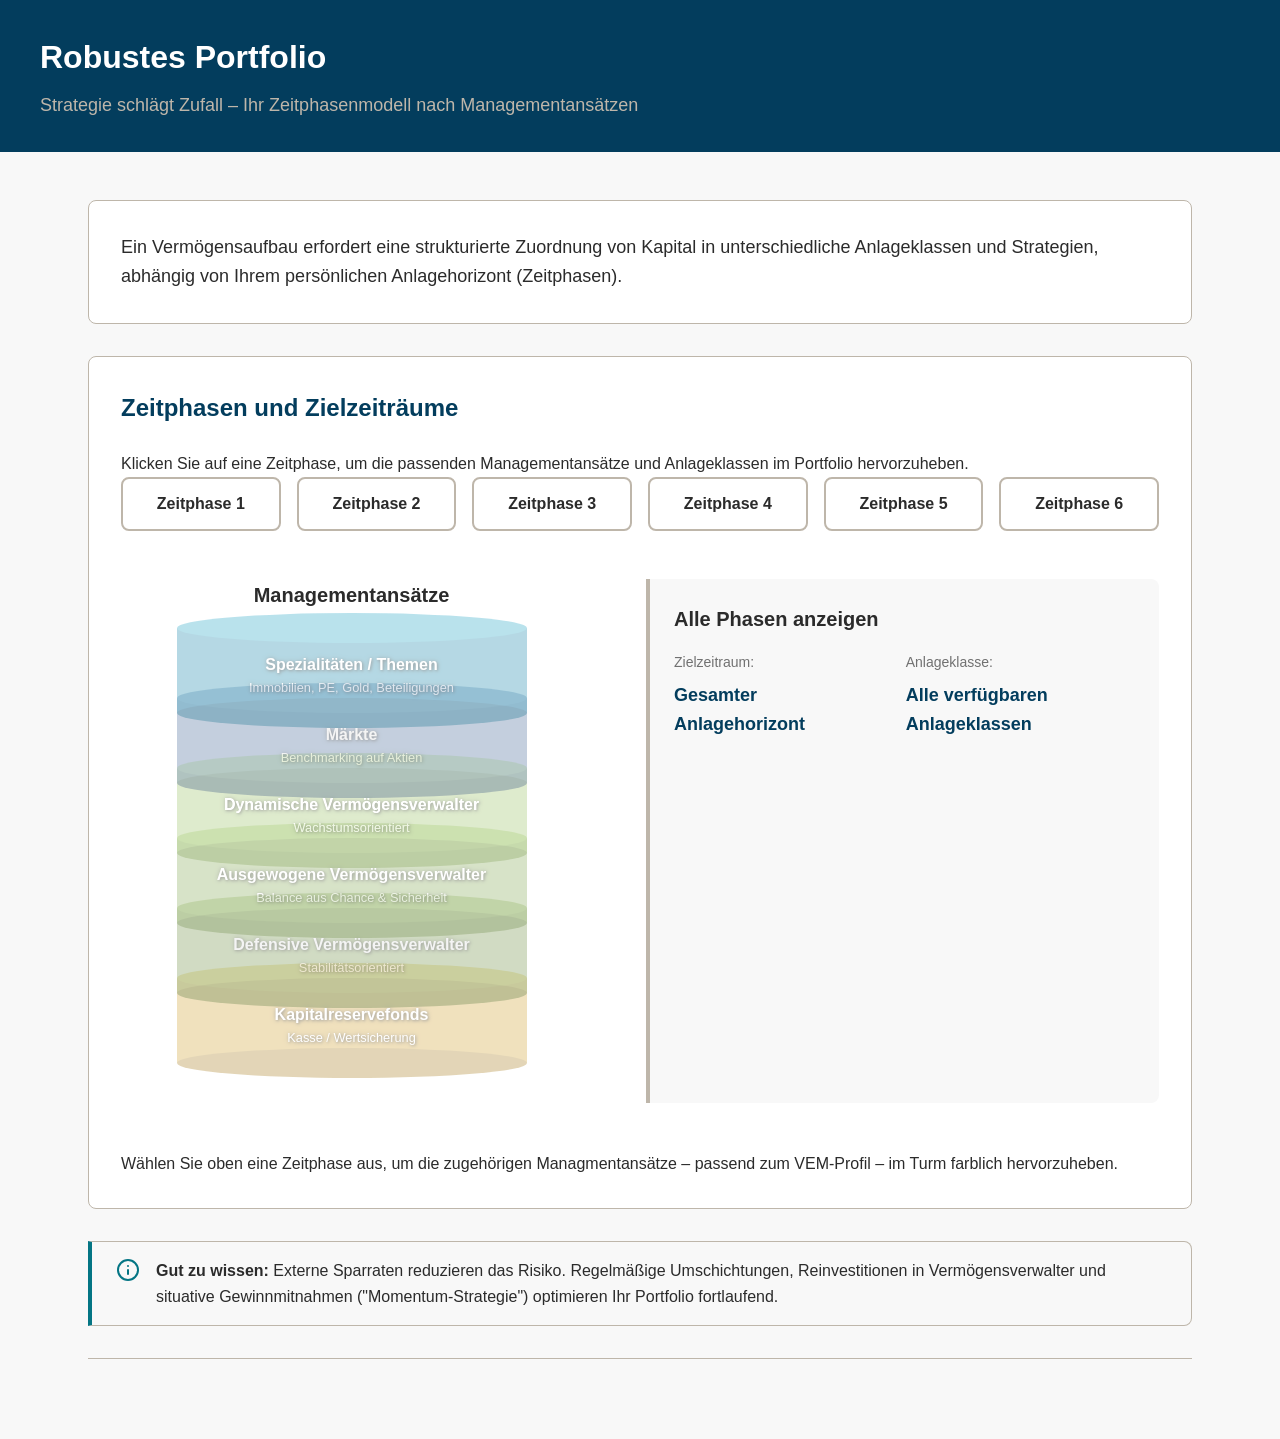
==== commit d335f1c1: "Add files via upload" ====
--- a/index.html
+++ b/index.html
@@ -6,7 +6,7 @@
     <meta name="viewport" content="width=device-width, initial-scale=1.0">
     <title>Portfolio Zeitphasen V2</title>
     <link href="https://fonts.googleapis.com/css2?family=Roboto:wght@300;400;500;700&display=swap" rel="stylesheet">
-    <link rel="stylesheet" href="styles_v3.css?v=3.1">
+    <link rel="stylesheet" href="styles.css">
 </head>
 
 <body>
@@ -40,12 +40,12 @@
                 <!-- Javascript will populate timeline buttons -->
             </div>
 
-            <!-- Interactive Row: Tower & Detail Card & Finance Panel -->
-            <div class="phase-interaction-area">
+            <!-- Interactive Row: Tower & Detail Card -->
+            <div class="phase-interaction-area flex-columns">
 
                 <div class="tower-wrapper">
                     <h3>Managementansätze</h3>
-                    <!-- V3: The management approaches tower -->
+                    <!-- V2: The management approaches tower -->
                     <div class="management-tower" id="tower-container">
                         <!-- Layer DOM elements will be injected via JS -->
                     </div>
@@ -66,44 +66,13 @@
                             <span class="detail-value" id="detail-asset-class">Alle verfügbaren Anlageklassen</span>
                         </div>
                     </div>
+                </div>
+            </div>
 
-                    <p class="hinweis-text" style="font-size: 0.9rem; color: #666; margin-top: 20px;">
-                        Wählen Sie oben eine Zeitphase aus, um die zugehörigen Managmentansätze –
-                        passend zum VEM-Profil – im Turm farblich hervorzuheben.
-                    </p>
-                </div>
-
-                <!-- Right: Financial Overview (New in V3) -->
-                <div class="finance-overview-card phase-detail-card">
-                    <h2>Anlageplanung</h2>
-
-                    <div class="finance-input-group">
-                        <label for="total-investment-input">Anzulegendes Gesamtvermögen:</label>
-                        <div class="currency-input-wrapper">
-                            <input type="text" id="total-investment-input" placeholder="0,00" inputmode="decimal">
-                            <span class="currency-symbol">€</span>
-                        </div>
-                    </div>
-
-                    <div class="finance-summary">
-                        <div class="finance-row">
-                            <span>Verplant:</span>
-                            <span id="total-distributed-display" class="finance-value">0,00 €</span>
-                        </div>
-                        <div class="finance-row highlight-remaining">
-                            <span>Verbleibend:</span>
-                            <span id="total-remaining-display" class="finance-value">0,00 €</span>
-                        </div>
-                    </div>
-
-                    <div class="finance-breakdown">
-                        <h3>Verteilung nach Schicht:</h3>
-                        <ul id="layer-breakdown-list">
-                            <!-- Filled dynamically by JS -->
-                            <li class="empty-breakdown">Noch keine Beträge zugewiesen</li>
-                        </ul>
-                    </div>
-                </div>
+            <!-- Optional additional info below the tower -->
+            <div class="portfolio-blocks">
+                <p class="hinweis-text">Wählen Sie oben eine Zeitphase aus, um die zugehörigen Managmentansätze –
+                    passend zum VEM-Profil – im Turm farblich hervorzuheben.</p>
             </div>
 
         </section>
@@ -146,7 +115,7 @@
         </div>
     </div>
 
-    <script src="app_v3.js"></script>
+    <script src="app.js"></script>
 </body>
 
-</html>
+</html>
--- a/styles.css
+++ b/styles.css
@@ -0,0 +1,697 @@
+/* 
+   MLP Design Guide V3 Compliant CSS
+   Primary Brand Colors:
+   - MLP Blau Dark: #033D5D
+   - Titanium: #BEB6AA
+   - Türkis: #47A190
+   - Text Dark: #2B2B2B
+   - Backgrounds: #FFFFFF, #F8F8F8
+   8px Grid System 
+*/
+
+:root {
+    --color-mlp-blau: #033D5D;
+    --color-titanium: #BEB6AA;
+    --color-tuerkis: #47A190;
+    --color-text-dark: #2B2B2B;
+    --color-text-medium: #717171;
+    --color-bg-white: #FFFFFF;
+    --color-bg-gray: #F8F8F8;
+
+    --color-info: #047584;
+    --color-success: #13853E;
+    --mlp-red: #E60000;
+
+    --spacing-xs: 8px;
+    --spacing-sm: 16px;
+    --spacing-md: 24px;
+    --spacing-lg: 32px;
+    --spacing-xl: 48px;
+    --spacing-xxl: 64px;
+
+    --radius-sm: 4px;
+    --radius-md: 8px;
+    --radius-lg: 12px;
+}
+
+* {
+    box-sizing: border-box;
+    margin: 0;
+    padding: 0;
+}
+
+body {
+    /* Fallback to Arial as requested by guide, using existing Outfit for numbers if preferred, but Arial is safer */
+    font-family: Arial, -apple-system, BlinkMacSystemFont, "Segoe UI", Roboto, Helvetica, sans-serif;
+    color: var(--color-text-dark);
+    background-color: var(--color-bg-gray);
+    line-height: 1.6;
+    font-size: 16px;
+    /* Minimum 16px requirement */
+}
+
+h1,
+h2,
+h3,
+h4,
+h5,
+h6 {
+    color: var(--color-mlp-blau);
+    font-weight: 700;
+}
+
+h1 {
+    font-size: 32px;
+    margin-bottom: var(--spacing-sm);
+}
+
+h2 {
+    font-size: 24px;
+    margin-bottom: var(--spacing-md);
+}
+
+h3 {
+    font-size: 20px;
+    color: var(--color-text-dark);
+    /* Guide states H3 should be Text Dark */
+    margin-bottom: var(--spacing-sm);
+}
+
+/* Layout Containers */
+.mlp-header {
+    background-color: var(--color-mlp-blau);
+    color: var(--color-bg-white);
+    padding: var(--spacing-lg) var(--spacing-md);
+}
+
+.mlp-header h1 {
+    color: var(--color-bg-white);
+    margin-bottom: var(--spacing-xs);
+}
+
+.mlp-header .subtitle {
+    color: var(--color-titanium);
+    font-size: 18px;
+    margin: 0;
+}
+
+.header-container,
+.content-container {
+    max-width: 1200px;
+    margin: 0 auto;
+}
+
+.content-container {
+    padding: var(--spacing-md);
+}
+
+@media (min-width: 768px) {
+    .content-container {
+        padding: var(--spacing-xl);
+    }
+}
+
+/* Sections */
+section {
+    background-color: var(--color-bg-white);
+    border: 1px solid var(--color-titanium);
+    border-radius: var(--radius-md);
+    padding: var(--spacing-lg);
+    margin-bottom: var(--spacing-lg);
+}
+
+.intro-text {
+    font-size: 18px;
+    color: var(--color-text-dark);
+}
+
+/* Timeline Navigation */
+.timeline-nav {
+    display: flex;
+    flex-wrap: wrap;
+    gap: var(--spacing-sm);
+    margin-bottom: var(--spacing-lg);
+}
+
+.timeline-btn {
+    flex: 1;
+    min-width: 120px;
+    background-color: var(--color-bg-white);
+    border: 2px solid var(--color-titanium);
+    color: var(--color-text-dark);
+    padding: var(--spacing-sm);
+    border-radius: var(--radius-md);
+    font-size: 16px;
+    font-weight: 600;
+    cursor: pointer;
+    text-align: center;
+    transition: all 0.2s ease;
+}
+
+.timeline-btn:hover {
+    background-color: var(--color-bg-gray);
+    border-color: var(--color-mlp-blau);
+}
+
+.timeline-btn:focus-visible {
+    outline: 2px solid var(--color-mlp-blau);
+    outline-offset: 2px;
+}
+
+.timeline-btn.active {
+    background-color: var(--color-mlp-blau);
+    border-color: var(--color-mlp-blau);
+    color: var(--color-bg-white);
+}
+
+/* =========================================================================
+   INTERACTION AREA (Flex Columns)
+   ========================================================================= */
+
+.phase-interaction-area {
+    display: flex;
+    align-items: center;
+    /* Center vertically relative to each other */
+    justify-content: center;
+    gap: 4rem;
+    margin: 3rem 0;
+    flex-wrap: wrap;
+    /* responsive */
+}
+
+.flex-columns>div {
+    flex: 1;
+    min-width: 300px;
+}
+
+@media (min-width: 768px) {
+    .phase-interaction-area {
+        flex-direction: row;
+        align-items: stretch;
+    }
+}
+
+/* Vertical Timeline Stacked Bottom-Up */
+.timeline-vertical {
+    display: flex;
+    flex-direction: column-reverse;
+    gap: var(--spacing-xs);
+    min-width: 200px;
+}
+
+.timeline-vertical .timeline-btn {
+    flex: 1;
+    min-height: 48px;
+    display: flex;
+    align-items: center;
+    justify-content: center;
+}
+
+/* Details Card */
+.phase-detail-card {
+    flex: 1;
+    background-color: var(--color-bg-gray);
+    border-left: 4px solid var(--color-titanium);
+    padding: var(--spacing-md);
+    border-radius: 0 var(--radius-md) var(--radius-md) 0;
+    transition: border-color 0.3s ease;
+}
+
+.phase-detail-card.active-state {
+    border-left-color: var(--color-tuerkis);
+}
+
+.phase-content {
+    display: flex;
+    flex-direction: column;
+    gap: var(--spacing-sm);
+}
+
+@media (min-width: 768px) {
+    .phase-content {
+        flex-direction: row;
+        gap: var(--spacing-xl);
+    }
+}
+
+.detail-group {
+    display: flex;
+    flex-direction: column;
+}
+
+.detail-label {
+    font-size: 14px;
+    color: var(--color-text-medium);
+    margin-bottom: var(--spacing-xs);
+}
+
+.detail-value {
+    font-weight: 700;
+    font-size: 18px;
+    color: var(--color-mlp-blau);
+}
+
+/* =========================================================================
+   V2: MANAGEMENT TOWER (3D CYLINDER STACK)
+   ========================================================================= */
+
+.tower-wrapper {
+    display: flex;
+    flex-direction: column;
+    align-items: center;
+    justify-content: flex-end;
+    /* Align to bottom */
+    width: 60%;
+    margin: 0 auto;
+}
+
+.tower-wrapper h3 {
+    margin-bottom: 2rem;
+    color: var(--mlp-darkblue);
+}
+
+.management-tower {
+    display: flex;
+    flex-direction: column;
+    align-items: center;
+    justify-content: flex-end;
+    width: 100%;
+    max-width: 350px;
+    margin: 0 auto;
+    position: relative;
+    padding-bottom: 40px;
+    /* Space for the bottom curve */
+}
+
+/* Base style for a single cylindrical layer */
+.tower-layer {
+    width: 100%;
+    height: 85px;
+    /* Height of the cylinder body */
+    position: relative;
+    display: flex;
+    align-items: center;
+    justify-content: center;
+    text-align: center;
+    color: white;
+    font-weight: 500;
+    cursor: pointer;
+    transition: all 0.3s ease;
+    margin-top: -15px;
+    /* Overlap layers to hide the back edge of the bottom ellipse */
+
+    /* Default desaturated/opacity state for non-highlighted */
+    opacity: 0.4;
+    filter: saturate(0.5);
+}
+
+/* Layer Structure:
+   - The div itself acts as the "front body" of the cylinder.
+   - ::before acts as the top ellipse (lid).
+   - ::after acts as the bottom ellipse (base), mainly visible for the bottom-most layer.
+*/
+
+.tower-layer::before,
+.tower-layer::after {
+    content: '';
+    position: absolute;
+    left: 0;
+    width: 100%;
+    height: 30px;
+    /* Determines the perspective of the cylinder */
+    border-radius: 50%;
+    z-index: -1;
+}
+
+.tower-layer::before {
+    top: -15px;
+    /* Half height to sit perfectly on top */
+    background: inherit;
+    filter: brightness(1.15);
+    /* Top lid is slightly lighter */
+    z-index: 1;
+    /* Lid sits above the body text and above the next element's body */
+}
+
+.tower-layer::after {
+    bottom: -15px;
+    background: inherit;
+    filter: brightness(0.85);
+    /* Bottom edge is slightly darker */
+    z-index: -2;
+}
+
+.layer-content {
+    position: relative;
+    z-index: 2;
+    /* Keep text above the ::before lid */
+    padding: 15px 10px 5px 10px;
+    /* Push text down to avoid overlap from above layer */
+}
+
+.tower-layer .block-title {
+    font-size: 1rem;
+    font-weight: 700;
+    text-shadow: 1px 1px 3px rgba(0, 0, 0, 0.7), 0 0 5px rgba(0, 0, 0, 0.5);
+}
+
+.tower-layer .block-subtitle {
+    font-size: 0.8rem;
+    font-weight: 500;
+    opacity: 1;
+    text-shadow: 1px 1px 3px rgba(0, 0, 0, 0.7), 0 0 5px rgba(0, 0, 0, 0.5);
+}
+
+/* Hover effects */
+.tower-layer:hover {
+    transform: translateX(5px);
+    opacity: 0.8;
+}
+
+/* Highlighted state (in the phase) */
+.tower-layer.highlighted {
+    opacity: 1;
+    filter: saturate(1);
+}
+
+/* Exact Match Highlight */
+.tower-layer.exact-match {
+    transform: scale(1.05) translateX(10px);
+    z-index: 100 !important;
+    box-shadow: -10px 10px 20px rgba(0, 0, 0, 0.2);
+}
+
+.exact-match-badge {
+    position: absolute;
+    right: -140px;
+    top: 50%;
+    transform: translateY(-50%);
+    background: var(--badge-color, var(--color-mlp-blau));
+    color: white;
+    padding: 5px 12px;
+    border-radius: 20px;
+    font-size: 0.8rem;
+    font-weight: bold;
+    display: flex;
+    align-items: center;
+    gap: 6px;
+    box-shadow: 0 4px 10px rgba(0, 0, 0, 0.2);
+    z-index: 10;
+}
+
+.exact-match-badge svg {
+    width: 14px;
+    height: 14px;
+}
+
+/* Pointer arrow from badge */
+.exact-match-badge::before {
+    content: '';
+    position: absolute;
+    left: -6px;
+    top: 50%;
+    transform: translateY(-50%);
+    border-top: 6px solid transparent;
+    border-bottom: 6px solid transparent;
+    border-right: 6px solid var(--badge-color, var(--color-mlp-blau));
+}
+
+/* =========================================================================
+   COLOR ASSIGNMENTS (Based on PDF Reference)
+   ========================================================================= */
+
+/* Kapitalreserve: Yellow/Orange */
+.tower-layer[data-block-id="block-kasse"] {
+    background: #FFB300;
+    /* Warm Yellow */
+}
+
+/* Defensive / Ausgewogen / Dynamisch: Greens */
+.tower-layer[data-block-id="block-defensiv"],
+.tower-layer[data-block-id="block-ausgewogen"],
+.tower-layer[data-block-id="block-dynamisch"] {
+    background: #8CC63F;
+    /* Light Green */
+}
+
+/* Weites / Enges Benchmarking: Blues */
+.tower-layer[data-block-id="block-maerkte"] {
+    background: #5D9CEC;
+    /* Soft Blue */
+}
+
+/* Spezialitäten: Cyan */
+.tower-layer[data-block-id="block-spezial"] {
+    background: #00B1EB;
+    /* Cyan/Light Blue */
+}
+
+/* For continuous gradient-like effect, we tweak the borders or brightness slightly */
+.tower-layer[data-block-id="block-defensiv"] {
+    filter: saturate(0.5) brightness(0.9);
+}
+
+.tower-layer[data-block-id="block-ausgewogen"] {
+    filter: saturate(0.5) brightness(1.0);
+}
+
+.tower-layer[data-block-id="block-dynamisch"] {
+    filter: saturate(0.5) brightness(1.1);
+}
+
+.tower-layer.highlighted[data-block-id="block-defensiv"] {
+    filter: saturate(1) brightness(0.9);
+}
+
+.tower-layer.highlighted[data-block-id="block-ausgewogen"] {
+    filter: saturate(1) brightness(1.0);
+}
+
+.tower-layer.highlighted[data-block-id="block-dynamisch"] {
+    filter: saturate(1) brightness(1.1);
+}
+
+.tower-layer[data-block-id="block-maerkte"] {
+    filter: saturate(0.5) brightness(0.9);
+}
+
+.tower-layer.highlighted[data-block-id="block-maerkte"] {
+    filter: saturate(1) brightness(0.9);
+}
+
+/* Banners & Alerts */
+.info-banner {
+    display: flex;
+    background-color: var(--color-bg-gray);
+    border-left: 4px solid var(--color-info);
+    padding: var(--spacing-sm) var(--spacing-md);
+    border-radius: 0 var(--radius-md) var(--radius-md) 0;
+    margin-bottom: var(--spacing-lg);
+    align-items: flex-start;
+}
+
+.banner-icon {
+    color: var(--color-info);
+    margin-right: var(--spacing-sm);
+    flex-shrink: 0;
+}
+
+/* Buttons */
+.btn {
+    display: inline-block;
+    padding: 12px 24px;
+    font-size: 16px;
+    font-weight: 600;
+    text-align: center;
+    border-radius: var(--radius-sm);
+    cursor: pointer;
+    transition: background-color 0.2s ease, transform 0.1s ease;
+    border: none;
+    text-decoration: none;
+}
+
+.btn:focus-visible {
+    outline: 2px solid var(--color-mlp-blau);
+    outline-offset: 2px;
+}
+
+.btn-primary {
+    background-color: var(--color-mlp-blau);
+    color: var(--color-bg-white);
+    box-shadow: 0 1px 3px rgba(0, 0, 0, 0.12);
+}
+
+.btn-primary:hover {
+    background-color: #022b42;
+    /* ~15% darker */
+    box-shadow: 0 2px 4px rgba(0, 0, 0, 0.24);
+}
+
+.btn-primary:active {
+    background-color: #011a28;
+    /* ~20% darker */
+    transform: translateY(1px);
+    box-shadow: 0 1px 2px rgba(0, 0, 0, 0.12);
+}
+
+.action-footer {
+    display: flex;
+    justify-content: center;
+    border-top: 1px solid var(--color-titanium);
+    padding-top: var(--spacing-lg);
+    margin-top: var(--spacing-lg);
+}
+
+@media (min-width: 768px) {
+    .action-footer {
+        justify-content: flex-end;
+    }
+}
+
+/* Modal Styles */
+.modal-overlay {
+    position: fixed;
+    top: 0;
+    left: 0;
+    width: 100%;
+    height: 100%;
+    background-color: rgba(43, 43, 43, 0.6);
+    /* Text Dark with opacity */
+    display: flex;
+    justify-content: center;
+    align-items: center;
+    z-index: 1000;
+    opacity: 0;
+    pointer-events: none;
+    transition: opacity 0.3s ease;
+}
+
+.modal-overlay.open {
+    opacity: 1;
+    pointer-events: auto;
+}
+
+.modal-content {
+    background-color: var(--color-bg-white);
+    border-radius: var(--radius-md);
+    width: 90%;
+    max-width: 600px;
+    max-height: 80vh;
+    display: flex;
+    flex-direction: column;
+    box-shadow: 0 4px 6px rgba(0, 0, 0, 0.1);
+    transform: translateY(20px);
+    transition: transform 0.3s ease;
+}
+
+.modal-overlay.open .modal-content {
+    transform: translateY(0);
+}
+
+.modal-header {
+    display: flex;
+    justify-content: space-between;
+    align-items: center;
+    padding: var(--spacing-md) var(--spacing-md);
+    border-bottom: 1px solid var(--color-titanium);
+    background-color: var(--color-mlp-blau);
+    border-radius: var(--radius-md) var(--radius-md) 0 0;
+}
+
+.modal-header h3 {
+    margin: 0;
+    color: var(--color-bg-white);
+    margin-bottom: var(--spacing-xs);
+}
+
+.header-left {
+    display: flex;
+    flex-direction: column;
+}
+
+.modal-filter {
+    padding: 6px 12px;
+    border-radius: var(--radius-sm);
+    border: 1px solid var(--color-titanium);
+    background-color: var(--color-bg-white);
+    color: var(--color-text-dark);
+    font-size: 14px;
+    font-weight: 500;
+    outline: none;
+    cursor: pointer;
+    min-width: 250px;
+}
+
+.close-modal {
+    background: none;
+    border: none;
+    color: var(--color-titanium);
+    font-size: 28px;
+    cursor: pointer;
+    line-height: 1;
+    padding: 0 var(--spacing-xs);
+    transition: color 0.2s ease;
+    align-self: flex-start;
+}
+
+.close-modal:hover {
+    color: var(--color-bg-white);
+}
+
+.modal-body {
+    padding: var(--spacing-md);
+    overflow-y: auto;
+}
+
+.funds-list {
+    list-style: none;
+    margin: 0;
+    padding: 0;
+}
+
+.fund-list-item {
+    display: flex;
+    flex-direction: column;
+    padding: var(--spacing-sm) 0;
+    border-bottom: 1px solid var(--color-titanium);
+}
+
+.fund-list-item:last-child {
+    border-bottom: none;
+}
+
+.fund-header {
+    display: flex;
+    justify-content: space-between;
+    align-items: center;
+    margin-bottom: 4px;
+}
+
+.fund-name {
+    font-weight: 600;
+    color: var(--color-text-dark);
+}
+
+.fund-badge {
+    background-color: var(--color-bg-gray);
+    color: var(--color-text-medium);
+    font-size: 12px;
+    padding: 2px 8px;
+    border-radius: 12px;
+    border: 1px solid var(--color-titanium);
+}
+
+.fund-info {
+    font-size: 14px;
+    color: var(--color-text-medium);
+}
+
+/* Enhancing cursor on management blocks to indicate clickability */
+.management-block {
+    cursor: pointer;
+}
+
+.management-block:hover {
+    background-color: var(--color-bg-gray);
+    border-color: var(--color-tuerkis);
+}
